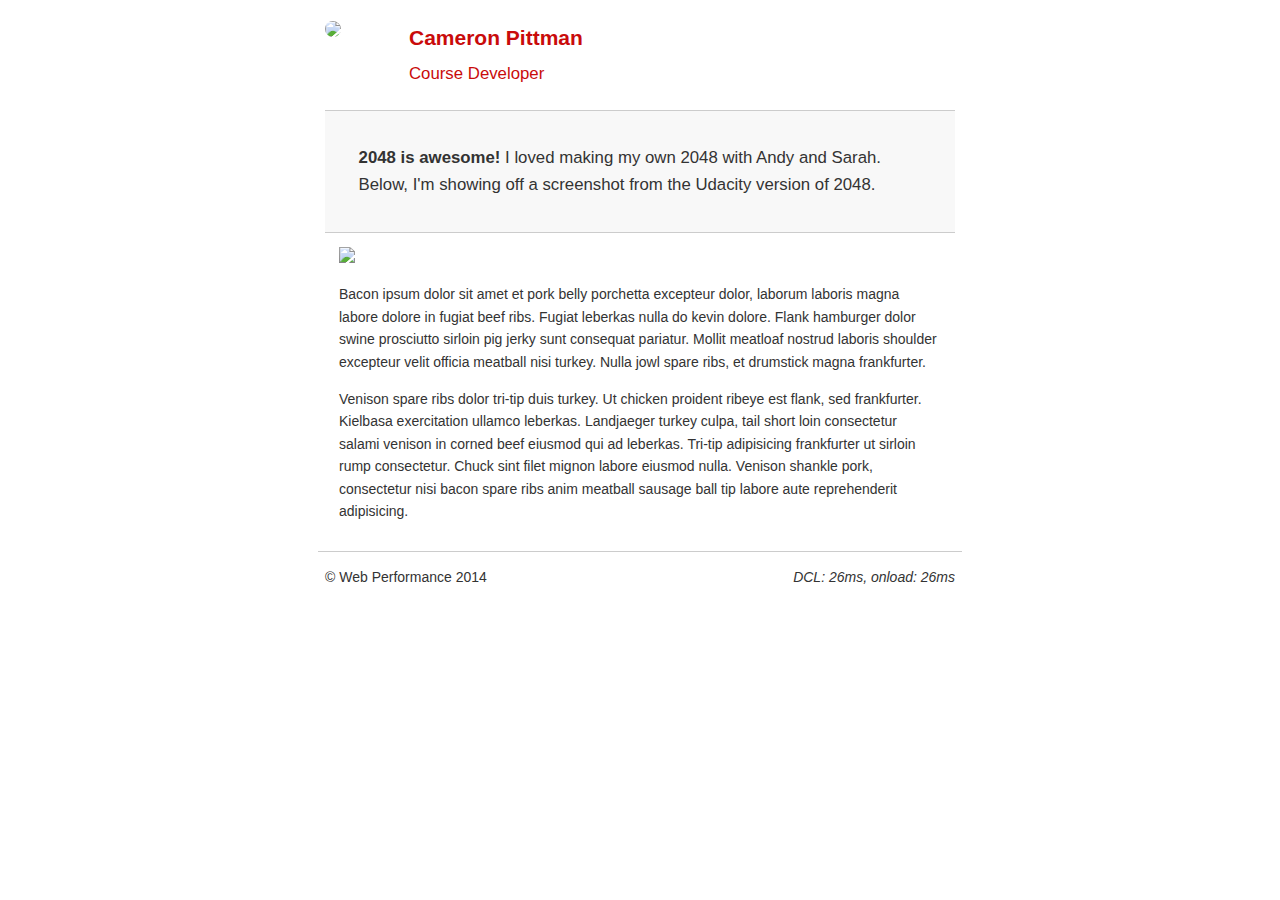
==== project-2048.html @ e7687795 "fix" ====
<!DOCTYPE html>
<html lang="en">
  <head>
    <meta charset="utf-8" />
    <meta name="viewport" content="width=device-width, initial-scale=1" />
    <meta name="description" content=" FILL ME IN " />
    <meta name="author" content=" FILL ME IN " />
    <title>Cameron Pittman: Portfolio</title>

    <!-- Hmm, what is the impact of web fonts on speed? Measure it... -->
    <!-- <link href="//fonts.googleapis.com/css?family=Open+Sans:400,700" rel="stylesheet"> -->

    <link href="css/style.css" rel="stylesheet" />
    <link href="css/print.css" rel="stylesheet" />

    <script>
      (function (w, g) {
        w['GoogleAnalyticsObject'] = g;
        w[g] =
          w[g] ||
          function () {
            (w[g].q = w[g].q || []).push(arguments);
          };
        w[g].l = 1 * new Date();
      })(window, 'ga');

      // Optional TODO: replace with your Google Analytics profile ID.
      ga('create', 'UA-XXXX-Y');
      ga('send', 'pageview');
    </script>
    <script src="//www.google-analytics.com/analytics.js"></script>
    <script src="js/perfmatters.js"></script>
  </head>

  <body>
    <header>
      <a href="/"><img src="img/profilepic.jpg" /></a>
      <p>Cameron Pittman<br /><span>Course Developer</span></p>
    </header>

    <div class="container">
      <div class="hero">
        <strong>2048 is awesome!</strong> I loved making my own 2048 with Andy
        and Sarah. Below, I'm showing off a screenshot from the Udacity version
        of 2048.
      </div>

      <div class="content">
        <img class="img-responsive" src="img/2048.png" />

        <p>
          Bacon ipsum dolor sit amet et pork belly porchetta excepteur dolor,
          laborum laboris magna labore dolore in fugiat beef ribs. Fugiat
          leberkas nulla do kevin dolore. Flank hamburger dolor swine prosciutto
          sirloin pig jerky sunt consequat pariatur. Mollit meatloaf nostrud
          laboris shoulder excepteur velit officia meatball nisi turkey. Nulla
          jowl spare ribs, et drumstick magna frankfurter.
        </p>

        <p>
          Venison spare ribs dolor tri-tip duis turkey. Ut chicken proident
          ribeye est flank, sed frankfurter. Kielbasa exercitation ullamco
          leberkas. Landjaeger turkey culpa, tail short loin consectetur salami
          venison in corned beef eiusmod qui ad leberkas. Tri-tip adipisicing
          frankfurter ut sirloin rump consectetur. Chuck sint filet mignon
          labore eiusmod nulla. Venison shankle pork, consectetur nisi bacon
          spare ribs anim meatball sausage ball tip labore aute reprehenderit
          adipisicing.
        </p>
      </div>
    </div>

    <footer>
      <p>&copy; Web Performance 2014 <span id="crp-stats"></span></p>
    </footer>
  </body>
</html>
---- css/style.css ----
html {
  font-size: 100%;
  overflow-y: scroll;
  -webkit-tap-highlight-color: rgba(0, 0, 0, 0);
  -ms-text-size-adjust: 100%;
  -webkit-text-size-adjust: none;
}
body {
  margin: 0;
  font-size: 14px;
  line-height: 1.61;
  font-weight: 400;
}
body,
button,
input,
select,
textarea {
  font-family: 'Open Sans', sans-serif;
  color: #333;
}

a {
  color: #12c;
}
a:visited {
  color: #61c;
}
a:focus {
  outline: thin dotted;
}
a:hover,
a:active {
  color: #c00;
  outline: 0;
}

b,
strong {
  font-weight: bold;
}
pre,
code {
  font-family: monospace, monospace;
  font-size: 1em;
}
ul,
ol {
  margin: 1em 0;
  padding: 0 0 0 20px;
}
img {
  border: 0;
  max-width: 100%;
}

body {
  background: #fff;
}
header,
footer,
.container {
  max-width: 45em;
  margin: 0 auto;
}

header {
  padding: 0 0.5em;
  color: #c90b0b;
}
header img {
  border-radius: 40px;
  float: left;
}
header p {
  font-size: 1.5em;
  font-weight: bold;
  padding-left: 4em;
}
header p span {
  font-size: 0.8em;
  font-weight: normal;
}

.hero {
  padding: 2em;
  background-color: #f8f8f8;
  font-size: 1.2em;
  border-bottom: 1px solid #ccc;
  border-top: 1px solid #ccc;
}

.content {
  padding: 1em 1em;
}
.content li {
  list-style-type: none;
  font-size: 1.1em;
}
li img {
  float: left;
  padding-right: 1em;
}
li p {
  font-size: 0.9em;
  font-style: italic;
}

footer {
  padding: 0 0.5em;
  border-top: 1px solid #ccc;
}
footer span {
  float: right;
  font-style: italic;
}

/* Smartphones (portrait) */
@media only screen and (max-width: 480px) {
  body {
    font-size: 12px;
  }
  header p {
    padding-left: 4.5em;
  }
}
---- css/print.css ----
@media print {
  * {
    background: transparent !important;
    color: black !important;
    text-shadow: none !important;
    filter: none !important;
    -ms-filter: none !important;
  }
  a,
  a:visited {
    color: #444 !important;
    text-decoration: underline;
  }
  a[href]:after {
    content: ' (' attr(href) ')';
  }
  tr,
  img {
    page-break-inside: avoid;
  }
  img {
    max-width: 100% !important;
  }
  @page {
    margin: 0.5cm;
  }
  p,
  h2,
  h3 {
    orphans: 3;
    widows: 3;
  }
  h2,
  h3 {
    page-break-after: avoid;
  }
}
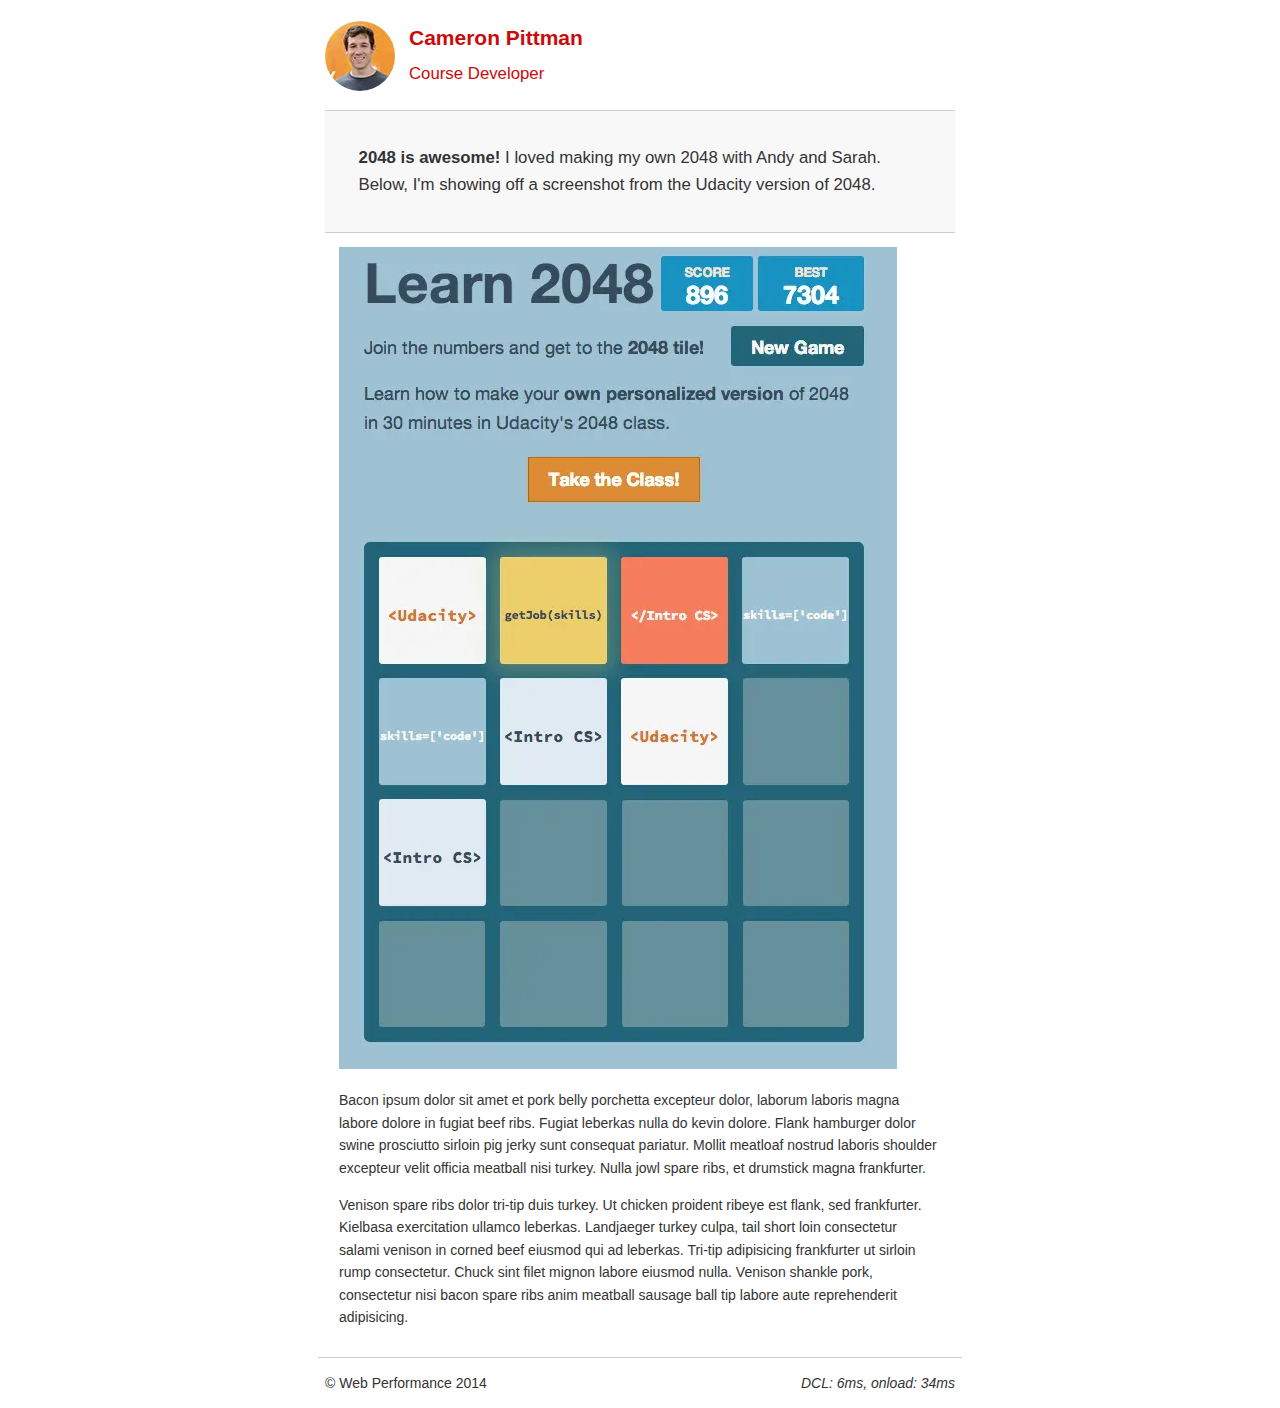
==== commit 66622f50: "image optimization" ====
--- a/project-2048.html
+++ b/project-2048.html
@@ -13,28 +13,12 @@
     <link href="css/style.css" rel="stylesheet" />
     <link href="css/print.css" rel="stylesheet" />
 
-    <script>
-      (function (w, g) {
-        w['GoogleAnalyticsObject'] = g;
-        w[g] =
-          w[g] ||
-          function () {
-            (w[g].q = w[g].q || []).push(arguments);
-          };
-        w[g].l = 1 * new Date();
-      })(window, 'ga');
-
-      // Optional TODO: replace with your Google Analytics profile ID.
-      ga('create', 'UA-XXXX-Y');
-      ga('send', 'pageview');
-    </script>
-    <script src="//www.google-analytics.com/analytics.js"></script>
-    <script src="js/perfmatters.js"></script>
+    <script async src="js/perfmatters.js"></script>
   </head>
 
   <body>
     <header>
-      <a href="/"><img src="img/profilepic.jpg" /></a>
+      <a href="/"><img src="img/profilepic.webp" /></a>
       <p>Cameron Pittman<br /><span>Course Developer</span></p>
     </header>
 
@@ -46,7 +30,7 @@
       </div>
 
       <div class="content">
-        <img class="img-responsive" src="img/2048.png" />
+        <img class="img-responsive" src="img/2048.webp" />
 
         <p>
           Bacon ipsum dolor sit amet et pork belly porchetta excepteur dolor,
--- a/css/style.css
+++ b/css/style.css
@@ -100,6 +100,7 @@
 li img {
   float: left;
   padding-right: 1em;
+  width: 100px;
 }
 li p {
   font-size: 0.9em;
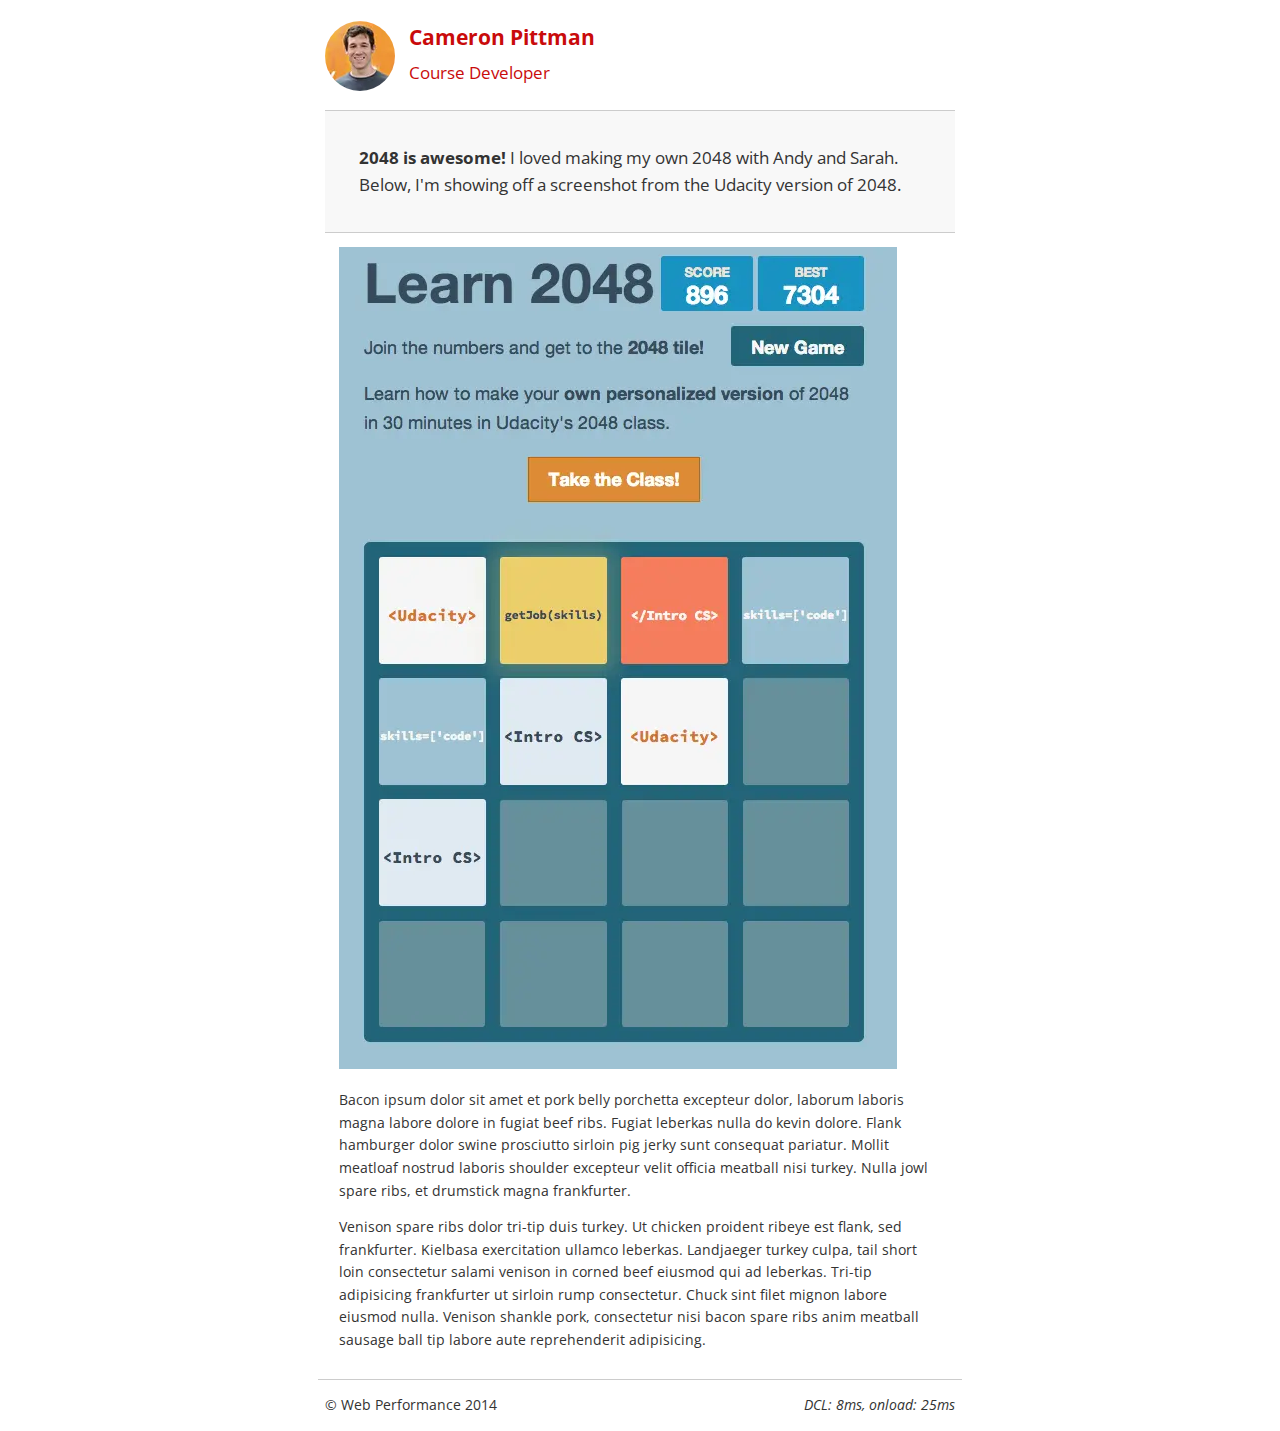
==== commit 173b404f: "improve google fonts loading by preconnect" ====
--- a/project-2048.html
+++ b/project-2048.html
@@ -7,11 +7,21 @@
     <meta name="author" content=" FILL ME IN " />
     <title>Cameron Pittman: Portfolio</title>
 
-    <!-- Hmm, what is the impact of web fonts on speed? Measure it... -->
-    <!-- <link href="//fonts.googleapis.com/css?family=Open+Sans:400,700" rel="stylesheet"> -->
+    <link rel="preconnect" href="https://fonts.gstatic.com" crossorigin />
+    <link
+      href="//fonts.googleapis.com/css?family=Open+Sans:400,70&display=swap"
+      rel="preload"
+      as="style"
+    />
+    <link
+      href="//fonts.googleapis.com/css?family=Open+Sans:400,70&display=swap"
+      rel="stylesheet"
+      media="print"
+      onload="this.media='all'"
+    />
 
     <link href="css/style.css" rel="stylesheet" />
-    <link href="css/print.css" rel="stylesheet" />
+    <link href="css/print.css" rel="stylesheet" media="print" />
 
     <script async src="js/perfmatters.js"></script>
   </head>
